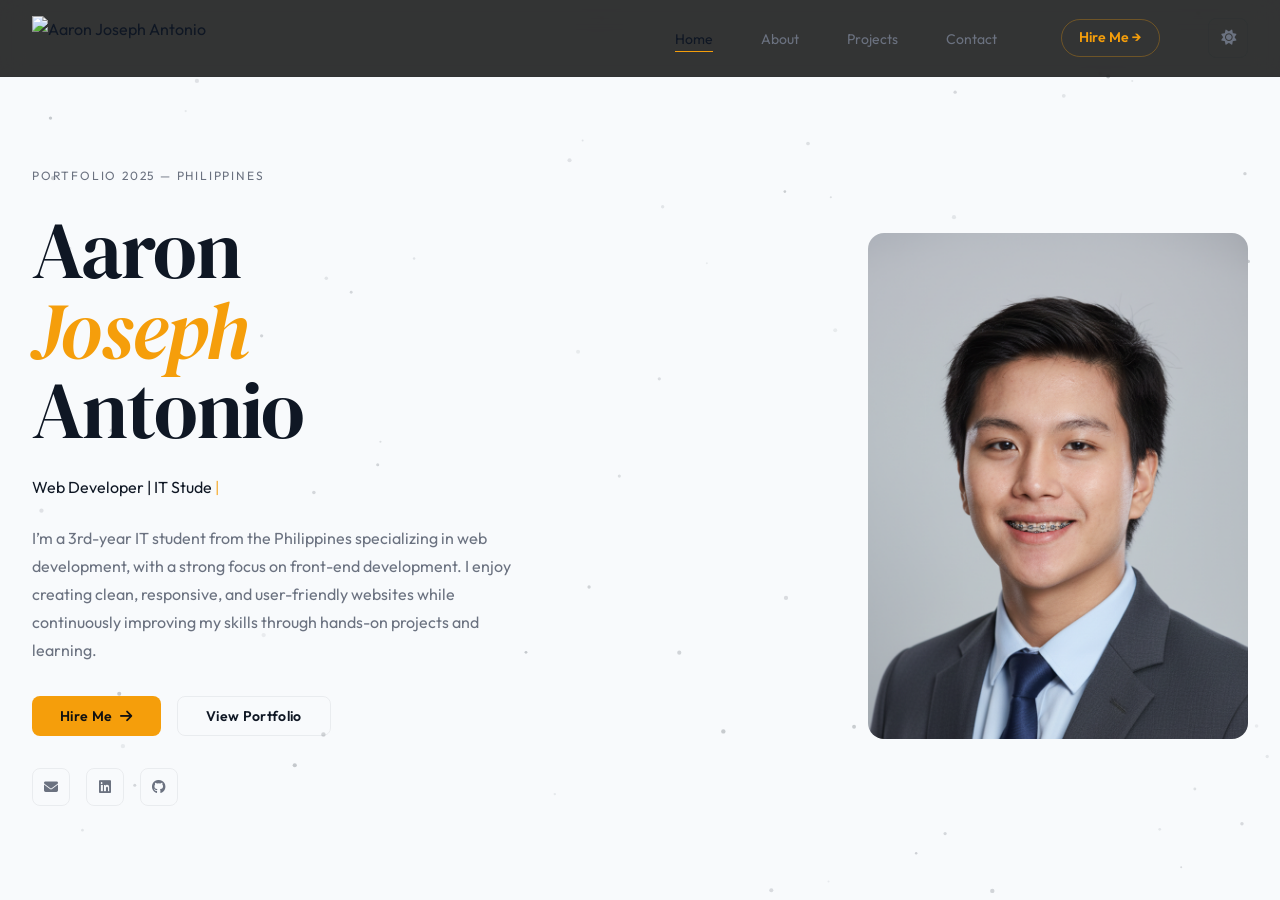
==== index.html @ d8ae60c7 "Add files via upload" ====
<!DOCTYPE html>
<html lang="en">
<head>
    <meta charset="UTF-8">
    <meta name="viewport" content="width=device-width, initial-scale=1.0">
    <meta name="description" content="Aaron Joseph Antonio - Frontend Web Developer & IT Student. Specializing in HTML, CSS, JavaScript, PHP, and MySQL.">
    <meta name="keywords" content="Aaron Joseph Antonio, Web Developer, Frontend Developer, IT Student, HTML, CSS, JavaScript, PHP, MySQL">
    <meta name="author" content="Aaron Joseph Antonio">
    <meta property="og:title" content="Aaron Joseph Antonio - Frontend Developer Portfolio">
    <meta property="og:description" content="3rd year IT student specializing in web development. Check out my projects and skills in frontend and backend technologies.">
    <meta property="og:type" content="website">
    <meta property="og:image" content="img/AJ_OPIC.png">
    <meta property="og:url" content="https://ajantonio27.github.io/">
    <meta name="robots" content="index, follow">
    <meta name="theme-color" content="#111111">
    <title>Aaron Joseph Antonio — Frontend Developer</title>
    <link rel="icon" type="image/png" href="img/favicon.png">
    <link rel="stylesheet" href="style.css">
    <link rel="preconnect" href="https://fonts.googleapis.com">
    <link rel="preconnect" href="https://fonts.gstatic.com" crossorigin>
    <link href="https://fonts.googleapis.com/css2?family=DM+Serif+Display:ital@0;1&family=Outfit:wght@300;400;500;600&display=swap" rel="stylesheet">
    <link rel="stylesheet" href="https://cdnjs.cloudflare.com/ajax/libs/font-awesome/6.4.0/css/all.min.css">
</head>
<body>

    <!-- NAVBAR -->
    <nav class="navbar">
        <div class="nav-container">
            <a href="index.html" class="logo">
                <img src="img/LOGO.PNG" alt="Aaron Joseph Antonio">
            </a>
            <ul class="nav-menu">
                <li><a href="index.html" class="nav-link active">Home</a></li>
                <li><a href="about.html" class="nav-link">About</a></li>
                <li><a href="projects.html" class="nav-link">Projects</a></li>
                <li><a href="contact.html" class="nav-link">Contact</a></li>
            </ul>
            <a href="contact.html" class="nav-cta">Hire Me →</a>
            <button id="theme-toggle" class="theme-toggle" aria-label="Toggle theme" title="Toggle theme" role="switch" aria-pressed="false">
                <i class="fas fa-moon" aria-hidden="true"></i>
            </button>
            <div class="hamburger" aria-label="Toggle menu" role="button" tabindex="0">
                <span></span>
                <span></span>
                <span></span>
            </div>
        </div>
    </nav>

    <!-- HERO -->
    <section id="home" class="hero">
        <div class="hero-container">

            <!-- Left: text -->
            <div class="hero-content">
                <span class="hero-label">Portfolio 2025 — Philippines</span>
                <h1 class="hero-title">
                    Aaron<br>
                    <em>Joseph</em><br>
                    Antonio
                </h1>
                <div class="hero-role-wrap">
                    <span class="typing-text"></span><span class="cursor">|</span>
                </div>
                <p class="hero-desc">
                    I’m a 3rd-year IT student from the Philippines specializing in web development, with a strong focus on front-end development. I enjoy creating clean, responsive, and user-friendly websites while continuously improving my skills through hands-on projects and learning.
                </p>
                <div class="hero-actions">
                    <a href="contact.html" class="btn btn-primary">Hire Me <i class="fas fa-arrow-right"></i></a>
                    <a href="projects.html" class="btn btn-ghost">View Portfolio</a>
                </div>
                <div class="hero-socials">
                    <a href="mailto:ajantonio2729@gmail.com" class="soc-link" aria-label="Email"><i class="fas fa-envelope"></i></a>
                    <a href="https://www.linkedin.com/in/antonio-aaron-joseph-78a72b350/" target="_blank" rel="noopener" class="soc-link" aria-label="LinkedIn"><i class="fab fa-linkedin"></i></a>
                    <a href="https://github.com/ajantonio27" target="_blank" rel="noopener" class="soc-link" aria-label="GitHub"><i class="fab fa-github"></i></a>
                </div>
            </div>

            <!-- Right: photo + stats -->
            <div class="hero-visual">
                <div class="hero-photo-wrap">
                    <img src="img/AJ_OPIC.png" alt="Aaron Joseph Antonio" class="hero-photo">
                   
                </div>
              

        </div>
    </section>

    <script src="script.js"></script>
</body>
</html>
---- style.css ----
/* ============================================================
   DESIGN SYSTEM — Aaron Joseph Antonio Portfolio
   Color Palette: #111111 bg / #181818 card / #F59E0B amber
   Typography: DM Serif Display (display) + Outfit (body)
   ============================================================ */

/* ===== CSS VARIABLES ===== */
:root {
    /* Colors */
    --bg:           #111111;
    --bg-card:      rgba(22, 22, 22, 0.85);
    --accent:       #F59E0B;
    --accent-dim:   rgba(245, 158, 11, 0.12);
    --text:         #FAFAFA;
    --muted:        #A3A3A3;
    --border:       rgba(255, 255, 255, 0.08);

    /* Typography */
    --font-display: 'DM Serif Display', Georgia, serif;
    --font-body:    'Outfit', system-ui, sans-serif;

    /* Type Scale */
    --text-xs:   0.75rem;    /* 12px */
    --text-sm:   0.875rem;   /* 14px */
    --text-base: 1rem;       /* 16px */
    --text-lg:   1.125rem;   /* 18px */
    --text-xl:   1.25rem;    /* 20px */
    --text-2xl:  1.5rem;     /* 24px */
    --text-3xl:  2rem;       /* 32px */
    --text-4xl:  2.75rem;    /* 44px */
    --text-5xl:  3.75rem;    /* 60px */
    --text-6xl:  5rem;       /* 80px */

    /* Spacing System (8pt grid) */
    --sp-1:  0.5rem;    /* 8px */
    --sp-2:  1rem;      /* 16px */
    --sp-3:  1.5rem;    /* 24px */
    --sp-4:  2rem;      /* 32px */
    --sp-5:  3rem;      /* 48px */
    --sp-6:  4rem;      /* 64px */
    --sp-7:  6rem;      /* 96px */
    --sp-8:  8rem;      /* 128px */

    /* Misc */
    --radius:    8px;
    --radius-lg: 16px;
    --transition: 0.25s ease;
    --max-w: 1280px;
}

/* ===== RESET ===== */
*, *::before, *::after {
    margin: 0;
    padding: 0;
    box-sizing: border-box;
}

html { scroll-behavior: smooth; }

body {
    font-family: var(--font-body);
    color: var(--text);
    line-height: 1.65;
    overflow-x: hidden;
    -webkit-font-smoothing: antialiased;

    background-color: var(--bg);
    transition: background-color var(--transition), color var(--transition);
}

/* ===== Light theme overrides ===== */
[data-theme="light"] {
    --bg:          #f8fafc;
    --bg-card:     #ffffff;
    --accent:      #F59E0B;
    --accent-dim:  rgba(245,158,11,0.08);
    --text:        #0f1724;
    --muted:       #6b7280;
    --border:      rgba(15,23,36,0.06);
}

/* ── Floating dots canvas ── */
#dots-bg {
    position: fixed;
    top: 0; left: 0;
    width: 100vw; height: 100vh;
    z-index: -1;
    pointer-events: none;
}

img { display: block; max-width: 100%; }
a  { color: inherit; text-decoration: none; }



/* ===== SHARED LAYOUT ===== */
.section-container {
    max-width: var(--max-w);
    margin: 0 auto;
    padding: 0 var(--sp-4);
}

.section-header {
    display: flex;
    align-items: baseline;
    gap: var(--sp-4);
    margin-bottom: var(--sp-6);
    flex-wrap: wrap;
}

.section-tag {
    font-size: var(--text-xs);
    font-weight: 600;
    letter-spacing: 0.15em;
    text-transform: uppercase;
    color: var(--accent);
    display: block;
    margin-bottom: var(--sp-1);
}

.section-tag::before {
    content: '◆';
    margin-right: 0.4rem;
    font-size: 0.5em;
    vertical-align: middle;
    opacity: 0.55;
}

.section-title {
    font-family: var(--font-display);
    font-size: var(--text-4xl);
    font-weight: 400;
    line-height: 1.1;
    color: var(--text);
    flex: 1;
}

.section-title em {
    font-style: italic;
    color: var(--accent);
}

.see-all-link {
    font-size: var(--text-sm);
    color: var(--muted);
    transition: color var(--transition);
    white-space: nowrap;
    align-self: flex-end;
    margin-bottom: 0.15rem;
}
.see-all-link:hover { color: var(--accent); }

/* ===== BUTTONS ===== */
.btn {
    display: inline-flex;
    align-items: center;
    gap: 0.5rem;
    padding: 0.75rem 1.75rem;
    font-family: var(--font-body);
    font-size: var(--text-sm);
    font-weight: 600;
    border-radius: var(--radius);
    transition: all var(--transition);
    cursor: pointer;
    border: none;
    line-height: 1;
    letter-spacing: 0.025em;
}

.btn-primary {
    background: var(--accent);
    color: #111;
}
.btn-primary:hover {
    background: #d97706;
    transform: translateY(-2px);
}

.btn-ghost {
    background: transparent;
    color: var(--text);
    border: 1px solid var(--border);
}
.btn-ghost:hover {
    border-color: var(--accent);
    color: var(--accent);
    background: rgba(245, 158, 11, 0.04);
}

.btn-lg {
    padding: 1rem 2.25rem;
    font-size: var(--text-base);
}

/* ===== NAVBAR ===== */
.navbar {
    position: fixed;
    top: 0; left: 0;
    width: 100%;
    z-index: 1000;
    padding: var(--sp-2) 0;
    border-bottom: 1px solid var(--border);
    background: rgba(17, 17, 17, 0.85);
    backdrop-filter: blur(12px);
    -webkit-backdrop-filter: blur(12px);
    transition: box-shadow var(--transition);
}

.nav-container {
    max-width: var(--max-w);
    margin: 0 auto;
    padding: 0 var(--sp-4);
    display: flex;
    align-items: center;
    gap: var(--sp-4);
}

.logo {
    flex-shrink: 0;
    display: flex;
    align-items: center;
}

.logo img {
    height: 44px;
    width: auto;
    transition: opacity var(--transition);
}

.logo img:hover {
    opacity: 0.8;
}

.nav-menu {
    display: flex;
    list-style: none;
    gap: var(--sp-5);
    margin-left: auto;
}

.nav-link {
    font-size: var(--text-sm);
    font-weight: 400;
    color: var(--muted);
    position: relative;
    padding-bottom: 2px;
    transition: color var(--transition);
}

.nav-link::after {
    content: '';
    position: absolute;
    bottom: -2px; left: 0;
    width: 0; height: 1px;
    background: var(--accent);
    transition: width var(--transition);
}

.nav-link:hover,
.nav-link.active {
    color: var(--text);
}

.nav-link.active::after,
.nav-link:hover::after {
    width: 100%;
}

.nav-cta {
    font-size: var(--text-sm);
    font-weight: 600;
    color: var(--accent);
    margin-left: var(--sp-4);
    transition: color var(--transition), background var(--transition), border-color var(--transition);
    white-space: nowrap;
    border: 1px solid rgba(245, 158, 11, 0.3);
    border-radius: 100px;
    padding: 0.38rem 1.1rem;
}

/* Theme toggle button (small icon) */
.theme-toggle {
    display: inline-flex;
    align-items: center;
    justify-content: center;
    width: 40px;
    height: 40px;
    border: 1px solid var(--border);
    border-radius: var(--radius);
    background: transparent;
    color: var(--muted);
    cursor: pointer;
    margin-left: var(--sp-2);
}
.theme-toggle i { font-size: 0.95rem; }
.theme-toggle:hover { color: var(--accent); border-color: var(--accent); background: rgba(245,158,11,0.04); }
.nav-cta:hover {
    color: var(--accent);
    background: rgba(245, 158, 11, 0.08);
    border-color: var(--accent);
}

.hamburger {
    display: none;
    flex-direction: column;
    gap: 5px;
    cursor: pointer;
    z-index: 1001;
    margin-left: auto;
}

.hamburger span {
    width: 24px; height: 1.5px;
    background: var(--text);
    display: block;
    transition: all 0.3s ease;
}

.hamburger.active span:nth-child(1) { transform: rotate(45deg) translate(5px, 5px); }
.hamburger.active span:nth-child(2) { opacity: 0; }
.hamburger.active span:nth-child(3) { transform: rotate(-45deg) translate(5px, -5px); }

body.menu-open { overflow: hidden; }

/* ===== CURSOR BLINK ===== */
.cursor {
    display: inline-block;
    animation: blink 1s step-end infinite;
    color: var(--accent);
    font-weight: 300;
    margin-left: 1px;
}
@keyframes blink {
    0%, 100% { opacity: 1; }
    50%       { opacity: 0; }
}

/* ===== BADGE DOT PULSE ===== */
@keyframes pulse-dot {
    0%, 100% { opacity: 1; transform: scale(1); }
    50%       { opacity: 0.6; transform: scale(0.85); }
}
.badge-dot {
    animation: pulse-dot 2s ease infinite;
}


.hero {
    height: 100vh;
    display: flex;
    flex-direction: column;
    justify-content: center;
    padding-top: 72px;
    position: relative;
}

.hero-container {
    max-width: var(--max-w);
    margin: 0 auto;
    padding: 0 var(--sp-4);
    display: grid;
    grid-template-columns: 1fr 380px;
    gap: var(--sp-5);
    align-items: center;
    width: 100%;
}

/* — Hero Content — */
.hero-label {
    font-size: var(--text-xs);
    letter-spacing: 0.15em;
    text-transform: uppercase;
    color: var(--muted);
    display: block;
    margin-bottom: var(--sp-3);
}

.hero-title {
    font-family: var(--font-display);
    font-size: clamp(var(--text-4xl), 7vw, var(--text-6xl));
    font-weight: 400;
    line-height: 1.0;
    letter-spacing: -0.02em;
    margin-bottom: var(--sp-3);
}

.hero-title em {
    font-style: italic;
    color: var(--accent);
}

.hero-role-wrap {
    font-size: var(--text-base);
    color: var(--muted);
    margin-bottom: var(--sp-3);
    min-height: 1.65rem;
    display: flex;
    align-items: center;
    gap: 2px;
}

.typing-text { color: var(--text); }

.cursor {
    color: var(--accent);
    animation: blink 1s infinite;
}

@keyframes blink {
    0%, 49% { opacity: 1; }
    50%, 100% { opacity: 0; }
}

.hero-desc {
    font-size: var(--text-base);
    color: var(--muted);
    line-height: 1.75;
    max-width: 480px;
    margin-bottom: var(--sp-4);
}

.hero-actions {
    display: flex;
    gap: var(--sp-2);
    margin-bottom: var(--sp-4);
    flex-wrap: wrap;
}

.hero-socials {
    display: flex;
    gap: var(--sp-2);
}

.soc-link {
    width: 38px; height: 38px;
    border: 1px solid var(--border);
    border-radius: var(--radius);
    display: flex; align-items: center; justify-content: center;
    font-size: var(--text-sm);
    color: var(--muted);
    transition: all var(--transition);
}

.soc-link:hover {
    border-color: var(--accent);
    color: var(--accent);
}

/* — Hero Visual — */
.hero-visual {
    display: flex;
    flex-direction: column;
    gap: var(--sp-3);
}

.hero-photo-wrap {
    position: relative;
    border-radius: var(--radius-lg);
    overflow: hidden;
    aspect-ratio: 3/4;
    background: var(--bg-card);
}

.hero-photo {
    width: 100%; height: 100%;
    object-fit: cover;
    object-position: top center;
    transition: transform 0.5s ease;
}

.hero-photo-wrap:hover .hero-photo {
    transform: scale(1.03);
}

.photo-badge {
    position: absolute;
    bottom: var(--sp-2); left: var(--sp-2);
    background: rgba(17,17,17,0.85);
    backdrop-filter: blur(8px);
    border: 1px solid var(--border);
    border-radius: 100px;
    padding: 0.4rem 0.9rem;
    font-size: var(--text-xs);
    font-weight: 500;
    color: var(--text);
    display: flex;
    align-items: center;
    gap: 0.5rem;
}

.badge-dot {
    width: 7px; height: 7px;
    border-radius: 50%;
    background: #22c55e;
    box-shadow: 0 0 6px rgba(34, 197, 94, 0.6);
    animation: pulse-dot 2s infinite;
}

@keyframes pulse-dot {
    0%, 100% { box-shadow: 0 0 6px rgba(34,197,94,0.6); }
    50% { box-shadow: 0 0 12px rgba(34,197,94,0.9); }
}

/* — Hero Stats — */
.stats-row {
    display: flex;
    align-items: center;
    background: var(--bg-card);
    border: 1px solid var(--border);
    border-radius: var(--radius);
    padding: var(--sp-3) var(--sp-4);
    gap: 0;
}

.stat {
    flex: 1;
    text-align: center;
}

.stat-num {
    display: block;
    font-family: var(--font-display);
    font-size: var(--text-3xl);
    font-weight: 400;
    color: var(--accent);
    line-height: 1;
}

.stat sup {
    font-size: var(--text-sm);
    color: var(--accent);
    vertical-align: super;
}

.stat-lbl {
    display: block;
    font-size: var(--text-xs);
    text-transform: uppercase;
    letter-spacing: 0.1em;
    color: var(--muted);
    margin-top: var(--sp-1);
}

.stat-divider {
    width: 1px;
    height: 40px;
    background: var(--border);
}

/* — Hero Rule — */
.hero-rule {
    max-width: var(--max-w);
    margin: 0 auto;
    height: 1px;
    background: var(--border);
    width: calc(100% - var(--sp-4) * 2);
}

/* ===== CREDIBILITY STRIP ===== */
.strip {
    padding: var(--sp-4) 0;
    border-bottom: 1px solid var(--border);
}

.strip-container {
    max-width: var(--max-w);
    margin: 0 auto;
    padding: 0 var(--sp-4);
    display: flex;
    align-items: center;
    gap: var(--sp-4);
    flex-wrap: wrap;
}

.strip-label {
    font-size: var(--text-xs);
    text-transform: uppercase;
    letter-spacing: 0.15em;
    color: var(--muted);
    white-space: nowrap;
    flex-shrink: 0;
}

.strip-pills {
    display: flex;
    gap: var(--sp-1);
    flex-wrap: wrap;
}

.strip-pills span {
    font-size: var(--text-xs);
    font-weight: 500;
    padding: 0.35rem 0.85rem;
    border: 1px solid var(--border);
    border-radius: 100px;
    color: var(--muted);
    transition: all var(--transition);
    cursor: default;
}

.strip-pills span:hover {
    border-color: var(--accent);
    color: var(--accent);
}

/* ===== FEATURED PROJECTS ===== */
.projects-section {
    padding: var(--sp-8) 0 var(--sp-7);
}

.projects-grid {
    display: grid;
    grid-template-columns: 1fr 1fr;
    gap: var(--sp-3);
}

/* Wide card spans both columns */
.project-card--wide {
    grid-column: 1 / -1;
    display: grid;
    grid-template-columns: 1.4fr 1fr;
    gap: 0;
    min-height: 380px;
}

.project-card--wide .project-img-wrap {
    aspect-ratio: unset;
    height: 100%;
}

.project-card {
    background: var(--bg-card);
    border: 1px solid var(--border);
    border-radius: var(--radius-lg);
    overflow: hidden;
    transition: border-color var(--transition), transform var(--transition);
    display: flex;
    flex-direction: column;
}

.project-card:hover {
    border-color: rgba(245, 158, 11, 0.3);
    transform: translateY(-4px);
}

.project-img-wrap {
    position: relative;
    overflow: hidden;
    aspect-ratio: 16/10;
    background: #1e1e1e;
    flex-shrink: 0;
}

.project-img {
    width: 100%; height: 100%;
    object-fit: cover;
    transition: transform 0.5s ease;
    display: block;
}

.project-card:hover .project-img { transform: scale(1.04); }

.project-num {
    position: absolute;
    top: var(--sp-2); left: var(--sp-2);
    font-family: var(--font-display);
    font-size: var(--text-4xl);
    color: rgba(245,158,11,0.15);
    line-height: 1;
    font-weight: 400;
    pointer-events: none;
    user-select: none;
}

.project-body {
    padding: var(--sp-4);
    display: flex;
    flex-direction: column;
    flex: 1;
}

.project-tags {
    display: flex;
    gap: var(--sp-1);
    flex-wrap: wrap;
    margin-bottom: var(--sp-2);
}

.project-tags span {
    font-size: var(--text-xs);
    font-weight: 500;
    padding: 0.25rem 0.65rem;
    background: var(--accent-dim);
    color: var(--accent);
    border-radius: 100px;
}

.project-title {
    font-family: var(--font-display);
    font-size: var(--text-2xl);
    font-weight: 400;
    margin-bottom: var(--sp-2);
    line-height: 1.2;
}

.project-desc {
    font-size: var(--text-sm);
    color: var(--muted);
    line-height: 1.7;
    flex: 1;
    margin-bottom: var(--sp-3);
}

.project-links {
    display: flex;
    gap: var(--sp-2);
    margin-top: auto;
}

.proj-link {
    font-size: var(--text-xs);
    font-weight: 600;
    color: var(--accent);
    display: inline-flex;
    align-items: center;
    gap: 0.35rem;
    transition: color var(--transition);
    text-transform: uppercase;
    letter-spacing: 0.06em;
}

.proj-link:hover { color: #d97706; }

.proj-link--ghost {
    color: var(--muted);
}
.proj-link--ghost:hover { color: var(--text); }

/* ===== SKILLS ===== */
.skills-section {
    padding: var(--sp-7) 0;
    border-top: 1px solid var(--border);
}

.skills-layout {
    display: grid;
    grid-template-columns: 340px 1fr;
    gap: var(--sp-5);
    align-items: start;
}

.skills-left { position: sticky; top: 100px; }

.skills-copy {
    font-size: var(--text-sm);
    color: var(--muted);
    line-height: 1.75;
    margin-top: var(--sp-3);
}

.skills-right {
    display: flex;
    flex-direction: column;
    gap: var(--sp-5);
}

.skills-group-label {
    font-size: var(--text-xs);
    text-transform: uppercase;
    letter-spacing: 0.15em;
    color: var(--muted);
    display: block;
    margin-bottom: var(--sp-3);
}

.skill-bars {
    display: flex;
    flex-direction: column;
    gap: var(--sp-3);
}

.skill-bar {
    display: flex;
    flex-direction: column;
    gap: 0.4rem;
}

.skill-name {
    font-size: var(--text-sm);
    font-weight: 500;
    color: var(--text);
}

.bar-track {
    height: 3px;
    background: var(--border);
    border-radius: 100px;
    overflow: hidden;
}

.bar-fill {
    height: 100%;
    width: var(--w);
    background: var(--accent);
    border-radius: 100px;
    transform-origin: left;
    transform: scaleX(0);
    transition: transform 1s cubic-bezier(0.4, 0, 0.2, 1);
}

.bar-fill.animate { transform: scaleX(1); }

/* ===== SERVICES ===== */
.services-section {
    padding: var(--sp-7) 0;
    border-top: 1px solid var(--border);
}

.services-grid {
    display: grid;
    grid-template-columns: repeat(3, 1fr);
    gap: var(--sp-2);
    margin-top: var(--sp-6);
}

.service-card {
    background: var(--bg-card);
    border: 1px solid var(--border);
    border-radius: var(--radius-lg);
    padding: var(--sp-4);
    transition: border-color var(--transition), transform var(--transition);
    display: flex;
    flex-direction: column;
    gap: var(--sp-2);
}

.service-card:hover {
    border-color: rgba(245,158,11,0.25);
    transform: translateY(-3px);
}

.service-icon {
    width: 44px; height: 44px;
    border: 1px solid var(--border);
    border-radius: var(--radius);
    display: flex; align-items: center; justify-content: center;
    color: var(--accent);
    font-size: 1.1rem;
    transition: all var(--transition);
    margin-bottom: var(--sp-1);
}

.service-card:hover .service-icon {
    background: var(--accent-dim);
    border-color: var(--accent);
}

.service-card h3 {
    font-family: var(--font-display);
    font-size: var(--text-xl);
    font-weight: 400;
    line-height: 1.2;
}

.service-card p {
    font-size: var(--text-sm);
    color: var(--muted);
    line-height: 1.7;
    flex: 1;
}

.service-card--cta {
    background: var(--accent-dim);
    border-color: rgba(245,158,11,0.2);
    justify-content: space-between;
}

.service-card--cta h3 {
    font-size: var(--text-2xl);
}

/* ===== ABOUT SNIPPET ===== */
.about-section {
    padding: var(--sp-7) 0;
    border-top: 1px solid var(--border);
}

.about-layout {
    display: grid;
    grid-template-columns: 360px 1fr;
    gap: var(--sp-5);
    align-items: center;
}

.about-img-wrap {
    position: relative;
    border-radius: var(--radius-lg);
    overflow: hidden;
    aspect-ratio: 4/5;
    background: var(--bg-card);
}

.about-img {
    width: 100%; height: 100%;
    object-fit: cover;
    object-position: top center;
}

.about-tag-card {
    position: absolute;
    bottom: var(--sp-2); right: var(--sp-2);
    background: var(--accent);
    color: #111;
    border-radius: var(--radius);
    padding: 0.5rem 1rem;
    display: flex;
    align-items: center;
    gap: 0.5rem;
    font-size: var(--text-xs);
    font-weight: 700;
}

.about-content {
    display: flex;
    flex-direction: column;
}

.about-content p {
    font-size: var(--text-base);
    color: var(--muted);
    line-height: 1.8;
    margin-top: var(--sp-3);
}

.about-content p + p { margin-top: var(--sp-2); }

/* ===== CONTACT CTA ===== */
.cta-section {
    padding: var(--sp-7) 0;
    border-top: 1px solid var(--border);
}

.cta-box {
    background: var(--bg-card);
    border: 1px solid var(--border);
    border-radius: var(--radius-lg);
    padding: var(--sp-7) var(--sp-6);
    text-align: center;
    position: relative;
    overflow: hidden;
    box-shadow: 0 0 120px rgba(245,158,11,0.05), inset 0 1px 0 rgba(245,158,11,0.07);
}

.cta-box::before {
    content: '';
    position: absolute;
    top: 0; left: 50%;
    transform: translateX(-50%);
    width: 500px; height: 2px;
    background: linear-gradient(90deg, transparent, var(--accent), transparent);
}

.cta-title {
    font-family: var(--font-display);
    font-size: var(--text-5xl);
    font-weight: 400;
    line-height: 1.1;
    margin: var(--sp-2) 0 var(--sp-3);
}

.cta-title em {
    font-style: italic;
    color: var(--accent);
}

.cta-desc {
    font-size: var(--text-base);
    color: var(--muted);
    max-width: 480px;
    margin: 0 auto var(--sp-5);
    line-height: 1.75;
}

.cta-actions {
    display: flex;
    gap: var(--sp-2);
    justify-content: center;
    flex-wrap: wrap;
}

/* ===== FOOTER ===== */
.footer {
    border-top: 1px solid var(--border);
    padding: var(--sp-5) 0 var(--sp-3);
}

.footer-container {
    max-width: var(--max-w);
    margin: 0 auto;
    padding: 0 var(--sp-4);
    display: flex;
    align-items: center;
    gap: var(--sp-4);
    flex-wrap: wrap;
    margin-bottom: var(--sp-4);
}

.footer-left { display: flex; align-items: center; gap: var(--sp-3); flex: 1; }
.footer-left p { font-size: var(--text-sm); color: var(--muted); }

.footer-nav {
    display: flex;
    gap: var(--sp-4);
}

.footer-nav a {
    font-size: var(--text-sm);
    color: var(--muted);
    transition: color var(--transition);
}

.footer-nav a:hover { color: var(--accent); }

.footer-right {
    display: flex;
    gap: var(--sp-2);
    margin-left: auto;
}

.footer-right a {
    color: var(--muted);
    font-size: var(--text-base);
    transition: color var(--transition);
}

.footer-right a:hover { color: var(--accent); }

.footer-bottom {
    max-width: var(--max-w);
    margin: 0 auto;
    padding: var(--sp-3) var(--sp-4) 0;
    border-top: 1px solid var(--border);
}

.footer-bottom p {
    font-size: var(--text-xs);
    color: var(--muted);
    text-align: center;
    letter-spacing: 0.04em;
}

/* ===== RESPONSIVE — Tablet ===== */
@media (max-width: 1024px) {
    .hero-container {
        grid-template-columns: 1fr 360px;
        gap: var(--sp-5);
    }

    .skills-layout {
        grid-template-columns: 260px 1fr;
        gap: var(--sp-5);
    }

    .services-grid {
        grid-template-columns: repeat(2, 1fr);
    }
}

@media (max-width: 900px) {
    .about-layout {
        grid-template-columns: 280px 1fr;
        gap: var(--sp-5);
    }
}

/* ============================================================

/* ============================================================
   RESPONSIVE BREAKPOINTS — Final Clean Version
   ============================================================ */

/* ── Tablet ── */
@media (max-width: 1024px) {
    .hero-container { grid-template-columns: 1fr 320px; gap: var(--sp-4); }
}

/* ── Mobile 768px ── */
@media (max-width: 768px) {

    /* =============================================
       BURGER MENU — isolated, always on top
       Fixed positioning escapes ALL parent stacking
       z-index 9999 clears canvas(0), navbar(1000)
    ============================================= */
    .nav-cta { display: none; }

    /* Hamburger — fixed so it sits above EVERYTHING including stacking contexts */
    .hamburger {
        display: flex;
        position: fixed;
        top: 18px;
        right: var(--sp-4);
        z-index: 9999;
        /* ensure it paints above the nav-menu overlay (z-index: 9990) */
        will-change: transform;
    }

    /* Nav menu — full screen overlay */
    .nav-menu {
        position: fixed;
        top: 0; left: 0;
        width: 100%;
        height: 100%;
        min-height: 100dvh;
        display: flex;
        flex-direction: column;
        align-items: center;
        justify-content: center;
        gap: var(--sp-5);
        list-style: none;
        /* solid — no alpha so dots canvas and page content can't bleed through */
        background: var(--bg);
        /* must beat navbar(1000), hamburger(9999), and any page stacking contexts */
        z-index: 9990;
        transform: translateX(100%);
        transition: transform 0.3s cubic-bezier(0.4, 0, 0.2, 1);
        /* new stacking context so internal z-index is self-contained */
        isolation: isolate;
        /* hardware-accelerate the slide */
        will-change: transform;
    }

    .nav-menu.active {
        transform: translateX(0);
    }

    .nav-menu .nav-link {
        font-size: var(--text-2xl);
        position: relative;
        z-index: 1;
    }

    /* Active page indicator dot */
    .nav-menu .nav-link.active {
        color: var(--text);
    }

    .nav-menu .nav-link.active::after {
        width: 100%;
    }

    /* =============================================
       HOME PAGE — no scroll
       NOTE: Do NOT use overflow:hidden/clip on body
       or any ancestor — it breaks fixed positioning.
       Use height + overflow only on the hero wrapper.
    ============================================= */


    .hero {
        height: 100dvh;
        padding-top: 64px;
        justify-content: flex-start;
    }

    .hero-container {
        display: flex;
        flex-direction: column;
        gap: var(--sp-2);
        padding: var(--sp-2) var(--sp-3) 0;
        height: 100%;
    }

    /* ── Top row: photo left + stats right ── */
    .hero-visual {
        display: grid;
        grid-template-columns: 120px 1fr;
        gap: var(--sp-2);
        order: -1;
        flex-shrink: 0;
        align-items: stretch;
    }

    .hero-photo-wrap {
        width: 120px !important;
        height: 155px !important;
        aspect-ratio: unset !important;
        min-height: unset !important;
        max-height: unset !important;
        flex: unset;
        border-radius: var(--radius);
    }

    .photo-badge { display: none; }

    .stats-row {
        flex-direction: column;
        height: 100%;
        padding: var(--sp-2);
        gap: 0;
        justify-content: space-around;
    }

    .stat-divider { width: 100%; height: 1px; }
    .stat-num     { font-size: var(--text-2xl); }
    .stat-lbl     { font-size: 0.6rem; }

    /* ── Text content ── */
    .hero-content {
        flex: 1;
        display: flex;
        flex-direction: column;
        overflow: hidden;
    }

    .hero-label     { font-size: 0.6rem; margin-bottom: 0.3rem; }
    .hero-title     { font-size: clamp(1.9rem, 9vw, 2.5rem); line-height: 0.95; margin-bottom: 0.35rem; }
    .hero-role-wrap { font-size: 0.7rem; margin-bottom: 0.35rem; min-height: 1rem; }

    .hero-desc {
        font-size: 0.72rem;
        line-height: 1.55;
        margin-bottom: 0.55rem;
        display: -webkit-box;
        -webkit-line-clamp: 3;
        -webkit-box-orient: vertical;
        overflow: hidden;
    }

    .hero-actions {
        display: flex;
        gap: 0.5rem;
        margin-bottom: 0.5rem;
    }

    .hero-actions .btn {
        flex: 1;
        justify-content: center;
        padding: 0.55rem 1rem;
        font-size: 0.72rem;
    }

    .hero-socials  { gap: 0.5rem; }
    .soc-link      { width: 30px; height: 30px; font-size: 0.7rem; }

    /* ── Featured Projects strip on home ── */
    .home-featured {
        display: none;  /* hidden on mobile — fits 1-page constraint */
    }

    /* ── Other pages ── */
    .section-title    { font-size: var(--text-3xl); }
    .section-header   { flex-direction: column; gap: var(--sp-1); }
    .cta-title        { font-size: var(--text-4xl); }
    .cta-box          { padding: var(--sp-5) var(--sp-3); }
    .footer-container { flex-direction: column; align-items: flex-start; gap: var(--sp-3); }
    .footer-right     { margin-left: 0; }
    .footer-nav       { flex-wrap: wrap; gap: var(--sp-2); }
}

/* ── Small phones ── */
@media (max-width: 430px) {
    .hero-container   { padding: var(--sp-2) var(--sp-2) 0; }
    .hero-visual      { grid-template-columns: 105px 1fr; }
    .hero-photo-wrap  { width: 105px !important; height: 136px !important; }
    .hero-title       { font-size: clamp(1.7rem, 8.5vw, 2.1rem); }
    .stat-num         { font-size: var(--text-xl); }
    .cta-title        { font-size: var(--text-3xl); }
}

/* ── Skip link (accessibility) ── */
.skip-link {
    position: absolute;
    top: -999px;
    left: var(--sp-3);
    background: var(--accent);
    color: #111;
    padding: 0.5rem 1rem;
    border-radius: var(--radius);
    font-size: var(--text-sm);
    font-weight: 600;
    z-index: 99999;
    text-decoration: none;
}

.skip-link:focus { top: var(--sp-2); }
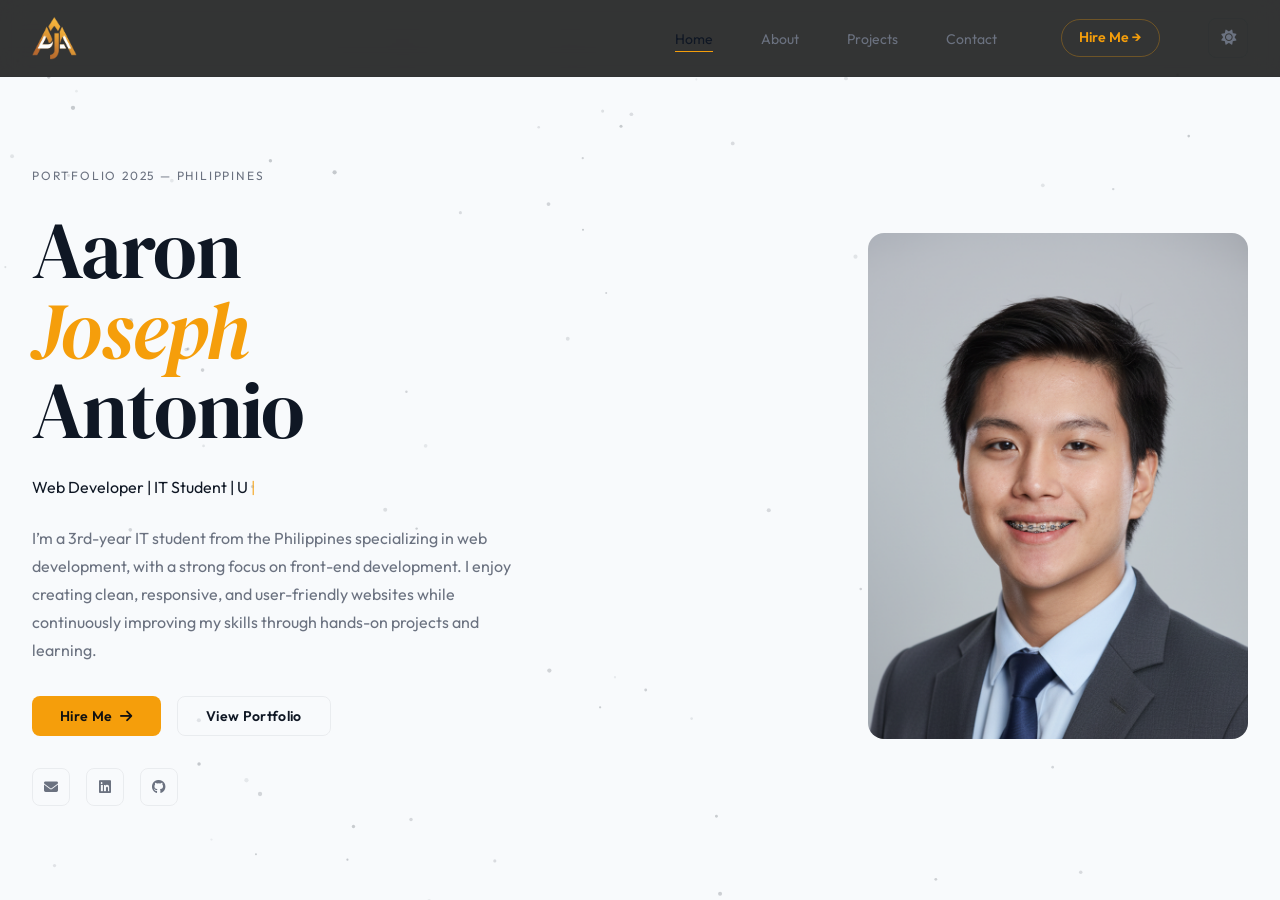
==== commit 45bc6d4b: "Update index.html" ====
--- a/index.html
+++ b/index.html
@@ -27,7 +27,7 @@
     <nav class="navbar">
         <div class="nav-container">
             <a href="index.html" class="logo">
-                <img src="img/LOGO.PNG" alt="Aaron Joseph Antonio">
+                <img src="img/LOGO.png" alt="Aaron Joseph Antonio">
             </a>
             <ul class="nav-menu">
                 <li><a href="index.html" class="nav-link active">Home</a></li>
@@ -89,4 +89,4 @@
 
     <script src="script.js"></script>
 </body>
-</html>+</html>
